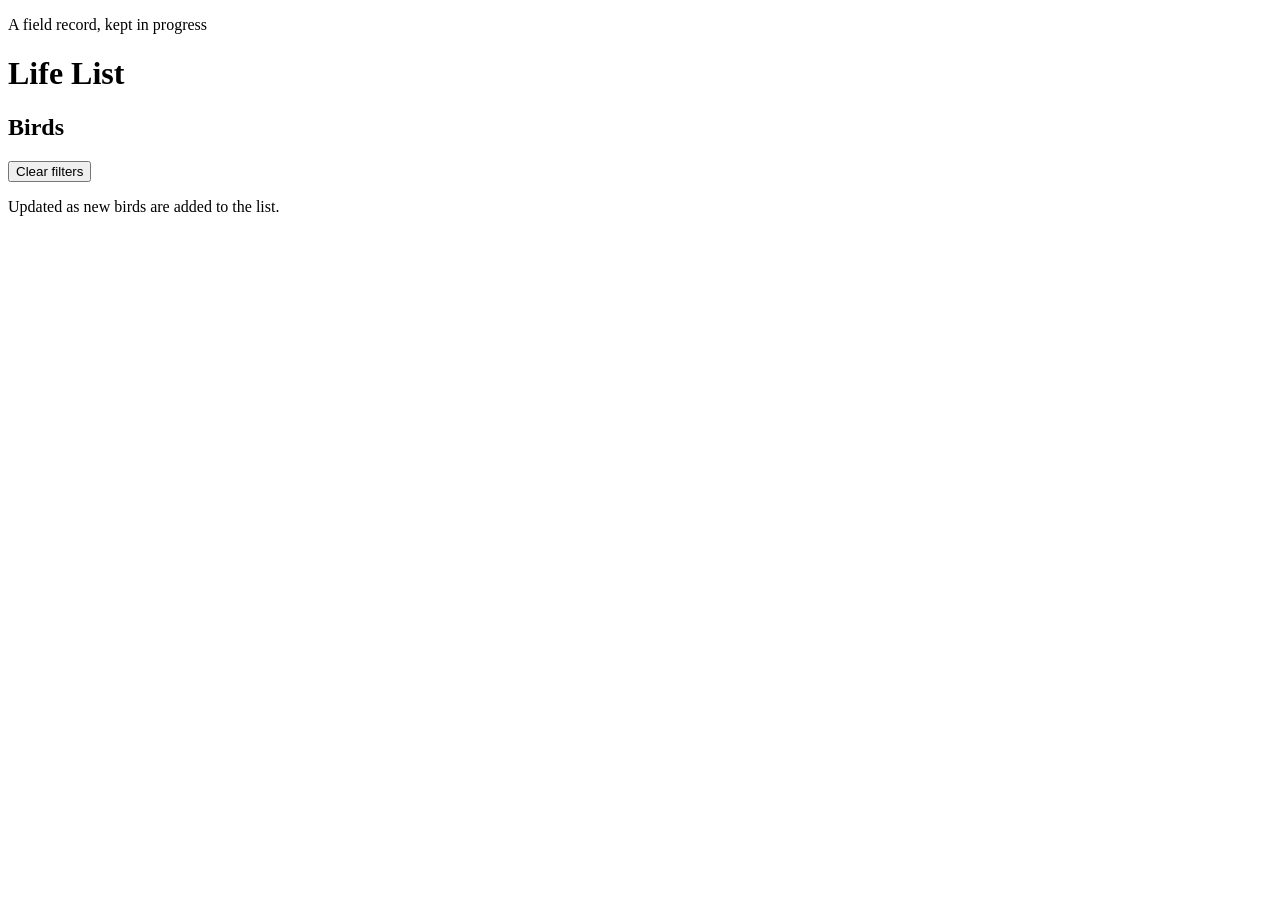
==== index.html @ 5a87ba63 "Add files via upload" ====
<!DOCTYPE html>
<html lang="en">
<head>
  <meta charset="UTF-8" />
  <meta name="viewport" content="width=device-width, initial-scale=1.0" />
  <title>Life List — Birds</title>
  <meta name="description" content="A field record of birds photographed around the world." />
  <link rel="preconnect" href="https://fonts.googleapis.com" />
  <link rel="preconnect" href="https://fonts.gstatic.com" crossorigin />
  <link
    href="https://fonts.googleapis.com/css2?family=Fraunces:ital,opsz,wght@0,9..144,300;0,9..144,500;0,9..144,600;1,9..144,500&family=Inter:wght@400;500;600&family=JetBrains+Mono:wght@400;500&display=swap"
    rel="stylesheet"
  />
  <link rel="stylesheet" href="css/style.css" />
</head>
<body>
  <div class="page">

    <header class="masthead">
      <p class="masthead__eyebrow">A field record, kept in progress</p>
      <h1 class="masthead__title">Life List</h1>
      <p class="masthead__rule" aria-hidden="true"></p>
    </header>

    <main>
      <section class="section" aria-labelledby="birds-heading">
        <div class="section__head">
          <h2 id="birds-heading" class="section__title">Birds</h2>
          <span class="section__count" id="result-count"></span>
        </div>

        <div class="filter-bar" id="filter-bar" role="group" aria-label="Filter photographs">
          <!-- filter stamps are generated by js/app.js from js/photos-data.js -->
        </div>
        <button type="button" class="clear-link" id="clear-filters">Clear filters</button>

        <p class="empty-state" id="empty-state" hidden>
          No entries match that combination yet — try clearing a filter.
        </p>

        <div class="photo-grid" id="photo-grid">
          <!-- photo cards are generated by js/app.js -->
        </div>
      </section>
    </main>

    <footer class="site-footer">
      <p>Updated as new birds are added to the list.</p>
    </footer>
  </div>

  <script src="js/photos-data.js"></script>
  <script src="js/app.js"></script>
</body>
</html>
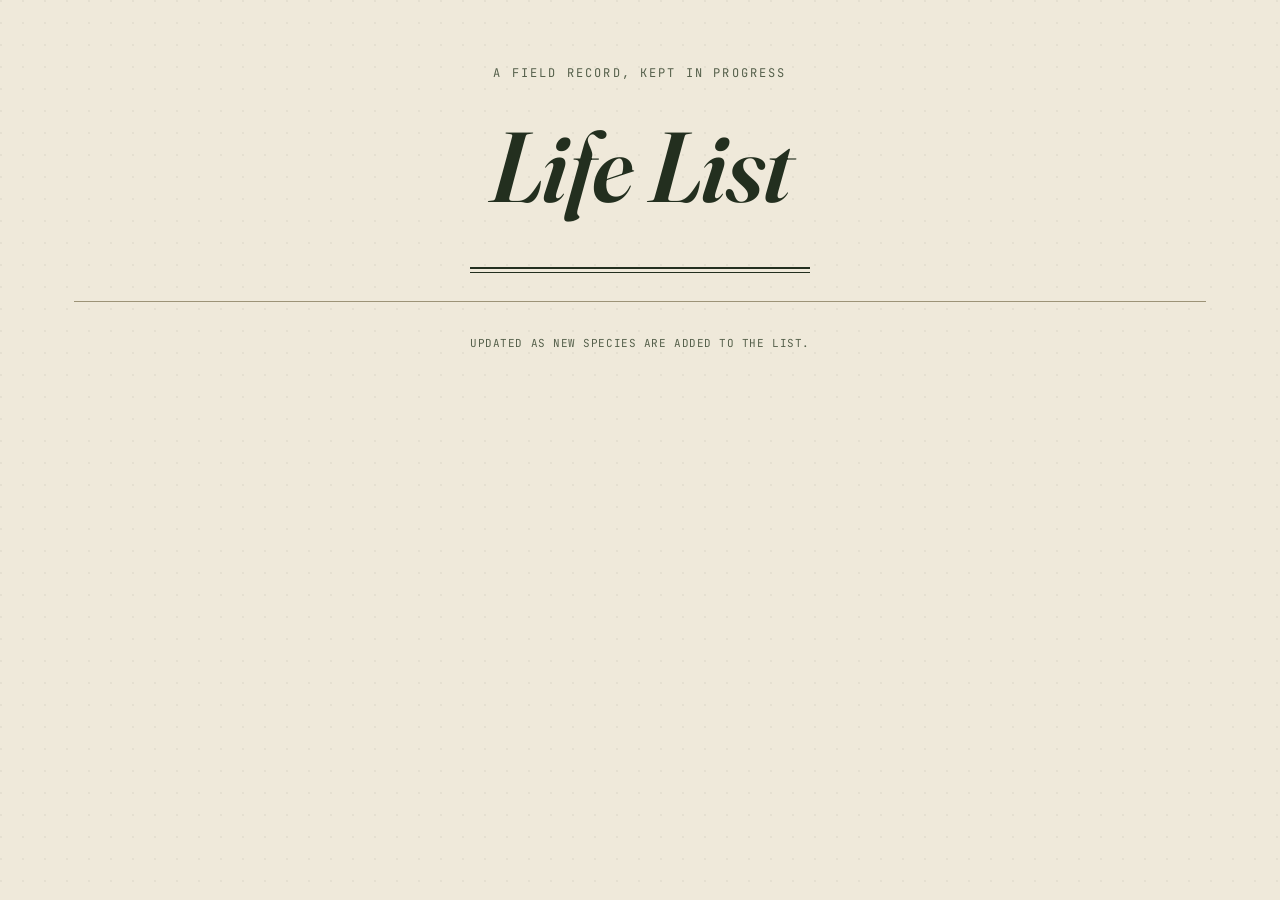
==== commit 8fce2c2e: "Change title and description for broader species scope Updated the title and description to reflect " ====
--- a/index.html
+++ b/index.html
@@ -3,8 +3,8 @@
 <head>
   <meta charset="UTF-8" />
   <meta name="viewport" content="width=device-width, initial-scale=1.0" />
-  <title>Life List — Birds</title>
-  <meta name="description" content="A field record of birds photographed around the world." />
+  <title>Life List</title>
+  <meta name="description" content="A field record of animals photographed around the world." />
   <link rel="preconnect" href="https://fonts.googleapis.com" />
   <link rel="preconnect" href="https://fonts.gstatic.com" crossorigin />
   <link
@@ -22,34 +22,17 @@
       <p class="masthead__rule" aria-hidden="true"></p>
     </header>
 
-    <main>
-      <section class="section" aria-labelledby="birds-heading">
-        <div class="section__head">
-          <h2 id="birds-heading" class="section__title">Birds</h2>
-          <span class="section__count" id="result-count"></span>
-        </div>
-
-        <div class="filter-bar" id="filter-bar" role="group" aria-label="Filter photographs">
-          <!-- filter stamps are generated by js/app.js from js/photos-data.js -->
-        </div>
-        <button type="button" class="clear-link" id="clear-filters">Clear filters</button>
-
-        <p class="empty-state" id="empty-state" hidden>
-          No entries match that combination yet — try clearing a filter.
-        </p>
-
-        <div class="photo-grid" id="photo-grid">
-          <!-- photo cards are generated by js/app.js -->
-        </div>
-      </section>
+    <main id="kind-sections">
+      <!-- one <section> per entry in KINDS is generated here by js/home.js -->
     </main>
 
     <footer class="site-footer">
-      <p>Updated as new birds are added to the list.</p>
+      <p>Updated as new species are added to the list.</p>
     </footer>
   </div>
 
-  <script src="js/photos-data.js"></script>
-  <script src="js/app.js"></script>
+  <script src="js/data.js"></script>
+  <script src="js/shared.js"></script>
+  <script src="js/home.js"></script>
 </body>
 </html>
--- a/css/style.css
+++ b/css/style.css
@@ -0,0 +1,355 @@
+/* ==========================================================================
+   TOKENS
+   ========================================================================== */
+:root {
+  --paper: #efe9da;        /* page background — aged parchment */
+  --paper-deep: #e3dac0;   /* stamp bar / recessed panel */
+  --card: #f8f5eb;         /* mounted photo card */
+  --ink: #232f1f;          /* near-black forest ink, primary text */
+  --ink-soft: #55604b;     /* secondary text */
+  --accent: #a8752b;       /* stamp / ochre ink accent */
+  --accent-deep: #7c561f;
+  --rule: #c7bda0;         /* hairline rule */
+  --rule-strong: #9c9377;
+
+  --font-display: "Fraunces", serif;
+  --font-body: "Inter", system-ui, sans-serif;
+  --font-mono: "JetBrains Mono", "SFMono-Regular", Menlo, monospace;
+
+  --max-width: 1180px;
+}
+
+@media (prefers-color-scheme: dark) {
+  /* Intentionally not switching to a dark theme — a field guide is read on paper. */
+}
+
+* {
+  box-sizing: border-box;
+}
+
+html {
+  scroll-behavior: smooth;
+}
+
+@media (prefers-reduced-motion: reduce) {
+  html {
+    scroll-behavior: auto;
+  }
+  * {
+    animation-duration: 0.01ms !important;
+    transition-duration: 0.01ms !important;
+  }
+}
+
+body {
+  margin: 0;
+  background: var(--paper);
+  background-image: radial-gradient(
+      circle at 1px 1px,
+      rgba(35, 47, 31, 0.05) 1px,
+      transparent 0
+    );
+  background-size: 22px 22px;
+  color: var(--ink);
+  font-family: var(--font-body);
+  line-height: 1.5;
+  -webkit-font-smoothing: antialiased;
+}
+
+.page {
+  max-width: var(--max-width);
+  margin: 0 auto;
+  padding: 0 24px;
+}
+
+/* ==========================================================================
+   MASTHEAD
+   ========================================================================== */
+.masthead {
+  padding: 64px 0 28px;
+  text-align: center;
+}
+
+.masthead__eyebrow {
+  font-family: var(--font-mono);
+  font-size: 12px;
+  letter-spacing: 0.18em;
+  text-transform: uppercase;
+  color: var(--ink-soft);
+  margin: 0 0 10px;
+}
+
+.masthead__title {
+  font-family: var(--font-display);
+  font-optical-sizing: auto;
+  font-weight: 600;
+  font-style: italic;
+  font-size: clamp(3rem, 9vw, 6.2rem);
+  letter-spacing: -0.01em;
+  margin: 0;
+  color: var(--ink);
+}
+
+.masthead__rule {
+  margin: 26px auto 0;
+  max-width: 340px;
+  height: 6px;
+  border-top: 2px solid var(--ink);
+  border-bottom: 1px solid var(--ink);
+}
+
+/* ==========================================================================
+   SECTION HEAD
+   ========================================================================== */
+.section {
+  padding: 40px 0 80px;
+}
+
+.section__head {
+  display: flex;
+  align-items: baseline;
+  justify-content: space-between;
+  flex-wrap: wrap;
+  gap: 8px;
+  border-bottom: 1px solid var(--rule-strong);
+  padding-bottom: 10px;
+  margin-bottom: 22px;
+}
+
+.section__title {
+  font-family: var(--font-display);
+  font-style: italic;
+  font-weight: 500;
+  font-size: clamp(1.6rem, 3vw, 2.1rem);
+  margin: 0;
+}
+
+.section__count {
+  font-family: var(--font-mono);
+  font-size: 12px;
+  letter-spacing: 0.06em;
+  color: var(--ink-soft);
+  text-transform: uppercase;
+}
+
+/* ==========================================================================
+   FILTER BAR — "ink stamps"
+   ========================================================================== */
+.filter-bar {
+  display: flex;
+  flex-wrap: wrap;
+  gap: 22px 40px;
+  background: var(--paper-deep);
+  border: 1px solid var(--rule-strong);
+  border-radius: 2px;
+  padding: 18px 22px;
+  margin-bottom: 10px;
+}
+
+.filter-group {
+  display: flex;
+  flex-direction: column;
+  gap: 10px;
+}
+
+.filter-group__label {
+  font-family: var(--font-mono);
+  font-size: 11px;
+  letter-spacing: 0.14em;
+  text-transform: uppercase;
+  color: var(--ink-soft);
+}
+
+.filter-group__row {
+  display: flex;
+  flex-wrap: wrap;
+  gap: 10px;
+}
+
+.stamp {
+  font-family: var(--font-mono);
+  font-size: 12px;
+  letter-spacing: 0.05em;
+  text-transform: uppercase;
+  background: transparent;
+  color: var(--ink);
+  border: 1.5px solid var(--ink);
+  border-radius: 3px;
+  padding: 7px 14px;
+  cursor: pointer;
+  transition: transform 0.12s ease, background 0.12s ease, color 0.12s ease;
+}
+
+.stamp:hover {
+  transform: rotate(-1deg);
+}
+
+.stamp:focus-visible {
+  outline: 2px solid var(--accent);
+  outline-offset: 2px;
+}
+
+.stamp--active {
+  background: var(--accent);
+  border-color: var(--accent-deep);
+  color: var(--card);
+  transform: rotate(-1.5deg);
+  box-shadow: 0 1px 0 var(--accent-deep);
+}
+
+.clear-link {
+  display: inline-block;
+  background: none;
+  border: none;
+  font-family: var(--font-mono);
+  font-size: 12px;
+  letter-spacing: 0.04em;
+  text-decoration: underline;
+  text-underline-offset: 3px;
+  color: var(--ink-soft);
+  cursor: pointer;
+  padding: 12px 2px 26px;
+}
+
+.clear-link:hover {
+  color: var(--accent-deep);
+}
+
+.empty-state {
+  font-family: var(--font-body);
+  font-style: italic;
+  color: var(--ink-soft);
+  padding: 30px 4px 10px;
+}
+
+/* ==========================================================================
+   PHOTO GRID — "specimen cards"
+   ========================================================================== */
+.photo-grid {
+  display: grid;
+  grid-template-columns: repeat(4, 1fr);
+  gap: 28px 22px;
+  margin: 0;
+  padding: 0;
+}
+
+@media (max-width: 900px) {
+  .photo-grid {
+    grid-template-columns: repeat(2, 1fr);
+  }
+}
+
+@media (max-width: 520px) {
+  .photo-grid {
+    grid-template-columns: 1fr;
+  }
+}
+
+.specimen {
+  margin: 0;
+  background: var(--card);
+  border: 1px solid var(--rule-strong);
+  padding: 10px 10px 14px;
+  position: relative;
+}
+
+/* corner mounts, like a photograph tucked into paper corners in a field journal */
+.specimen::before,
+.specimen::after {
+  content: "";
+  position: absolute;
+  width: 16px;
+  height: 16px;
+  border: 1.5px solid var(--ink);
+  opacity: 0.55;
+  pointer-events: none;
+}
+
+.specimen::before {
+  top: 6px;
+  left: 6px;
+  border-right: none;
+  border-bottom: none;
+}
+
+.specimen::after {
+  bottom: 20px;
+  right: 6px;
+  border-left: none;
+  border-top: none;
+}
+
+.specimen img {
+  display: block;
+  width: 100%;
+  aspect-ratio: 5 / 4;
+  object-fit: cover;
+  filter: sepia(8%) saturate(92%);
+}
+
+.specimen figcaption {
+  padding-top: 12px;
+}
+
+.specimen__name {
+  display: flex;
+  align-items: baseline;
+  gap: 8px;
+  flex-wrap: wrap;
+}
+
+.specimen__number {
+  font-family: var(--font-mono);
+  font-size: 11px;
+  color: var(--accent-deep);
+}
+
+.specimen__species {
+  font-family: var(--font-display);
+  font-weight: 500;
+  font-size: 1.05rem;
+}
+
+.specimen__scientific {
+  display: block;
+  font-family: var(--font-display);
+  font-style: italic;
+  font-size: 0.85rem;
+  color: var(--ink-soft);
+  margin-top: 2px;
+}
+
+.specimen__tags {
+  display: flex;
+  flex-wrap: wrap;
+  gap: 6px;
+  margin-top: 10px;
+}
+
+.tag-pill {
+  font-family: var(--font-mono);
+  font-size: 10px;
+  letter-spacing: 0.05em;
+  text-transform: uppercase;
+  border: 1px solid var(--rule-strong);
+  border-radius: 999px;
+  padding: 3px 9px;
+  color: var(--ink-soft);
+}
+
+/* ==========================================================================
+   FOOTER
+   ========================================================================== */
+.site-footer {
+  border-top: 1px solid var(--rule-strong);
+  padding: 22px 0 60px;
+  text-align: center;
+}
+
+.site-footer p {
+  font-family: var(--font-mono);
+  font-size: 11px;
+  letter-spacing: 0.05em;
+  color: var(--ink-soft);
+  text-transform: uppercase;
+}
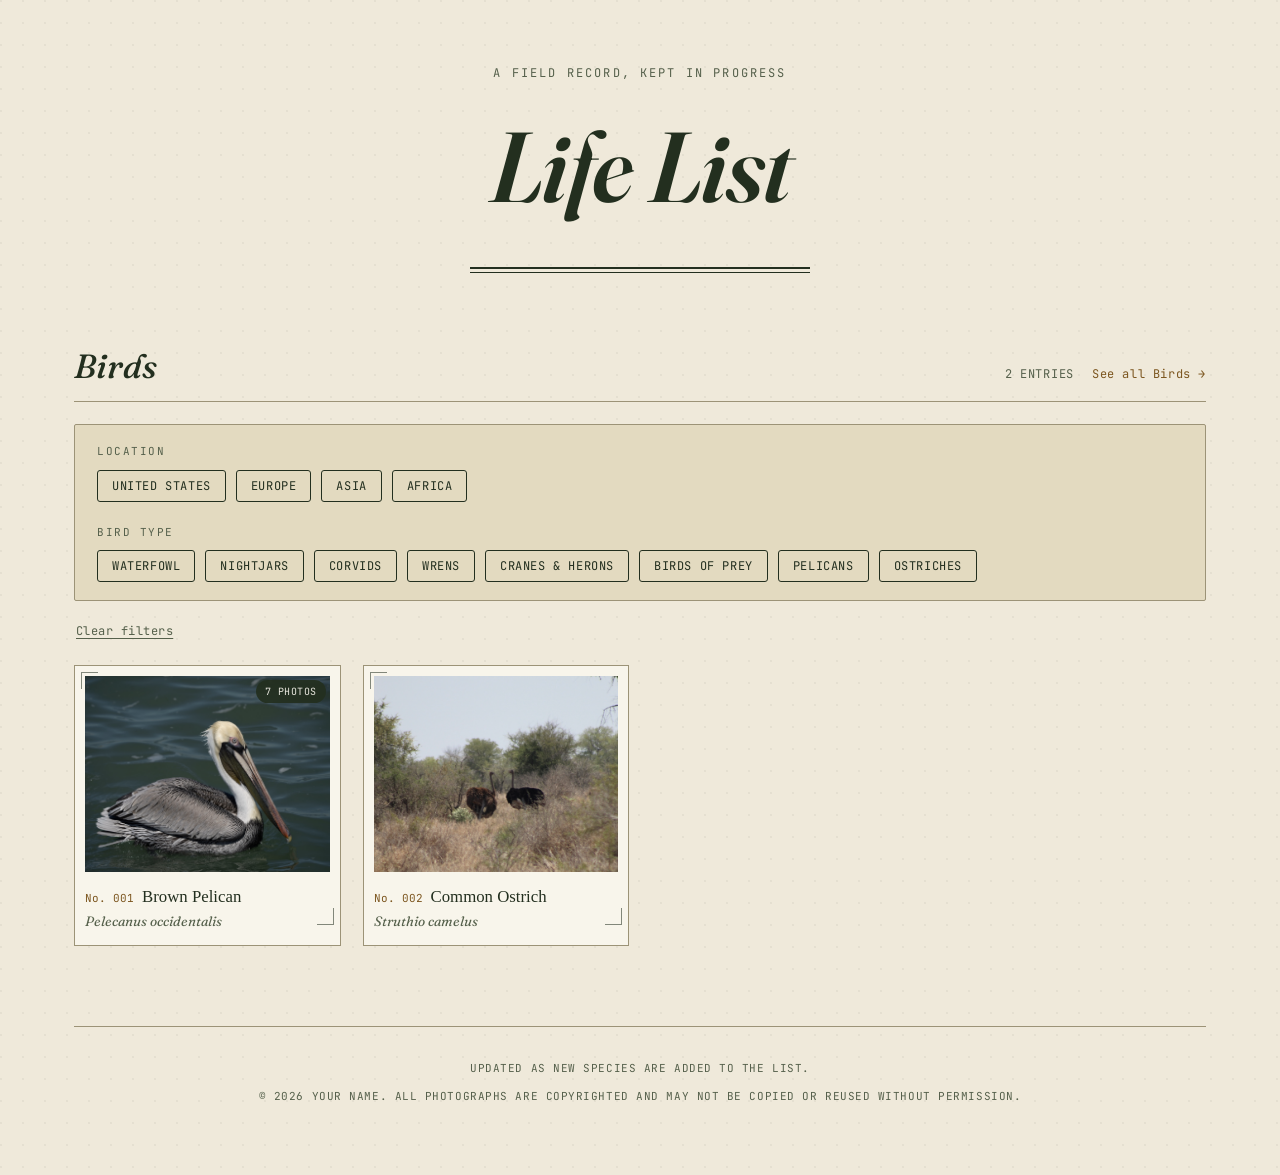
==== commit c15de827: "Add copyright notice and protect.js script" ====
--- a/index.html
+++ b/index.html
@@ -28,11 +28,13 @@
 
     <footer class="site-footer">
       <p>Updated as new species are added to the list.</p>
+      <p class="site-footer__copyright" data-copyright>&copy; All photographs are copyrighted and may not be copied or reused without permission.</p>
     </footer>
   </div>
 
   <script src="js/data.js"></script>
   <script src="js/shared.js"></script>
   <script src="js/home.js"></script>
+  <script src="js/protect.js"></script>
 </body>
 </html>
--- a/css/style.css
+++ b/css/style.css
@@ -132,6 +132,27 @@
   text-transform: uppercase;
 }
 
+.section__head-right {
+  display: flex;
+  align-items: baseline;
+  gap: 18px;
+  flex-wrap: wrap;
+}
+
+.see-all-link {
+  font-family: var(--font-mono);
+  font-size: 12px;
+  letter-spacing: 0.05em;
+  text-decoration: none;
+  color: var(--accent-deep);
+  border-bottom: 1px solid transparent;
+  white-space: nowrap;
+}
+
+.see-all-link:hover {
+  border-bottom-color: var(--accent-deep);
+}
+
 /* ==========================================================================
    FILTER BAR — "ink stamps"
    ========================================================================== */
@@ -338,6 +359,298 @@
 }
 
 /* ==========================================================================
+   COVER CARDS (homepage — link to species page)
+   ========================================================================== */
+.cover-card {
+  display: block;
+  text-decoration: none;
+  color: inherit;
+  cursor: pointer;
+  transition: transform 0.15s ease, box-shadow 0.15s ease;
+}
+
+.cover-card:hover {
+  transform: translateY(-3px);
+  box-shadow: 0 6px 0 -2px var(--rule-strong);
+}
+
+.cover-card:focus-visible {
+  outline: 2px solid var(--accent);
+  outline-offset: 3px;
+}
+
+.cover-card__badge {
+  position: absolute;
+  top: 14px;
+  right: 14px;
+  background: var(--ink);
+  color: var(--card);
+  font-family: var(--font-mono);
+  font-size: 10px;
+  letter-spacing: 0.05em;
+  text-transform: uppercase;
+  padding: 4px 9px;
+  border-radius: 999px;
+  opacity: 0.92;
+}
+
+.specimen-caption {
+  padding-top: 12px;
+}
+
+/* ==========================================================================
+   SPECIES DETAIL PAGE
+   ========================================================================== */
+.masthead--compact {
+  padding: 40px 0 20px;
+}
+
+.masthead__title--link {
+  display: inline-block;
+  text-decoration: none;
+}
+
+.not-found {
+  padding: 60px 0;
+  text-align: center;
+  font-family: var(--font-display);
+  font-style: italic;
+  font-size: 1.1rem;
+}
+
+.back-link {
+  display: inline-block;
+  font-family: var(--font-mono);
+  font-size: 12px;
+  letter-spacing: 0.04em;
+  text-decoration: none;
+  color: var(--ink-soft);
+  border-bottom: 1px solid var(--rule-strong);
+  padding-bottom: 2px;
+  margin-bottom: 28px;
+}
+
+.back-link:hover {
+  color: var(--accent-deep);
+  border-color: var(--accent-deep);
+}
+
+.species-header {
+  padding-bottom: 26px;
+  margin-bottom: 30px;
+  border-bottom: 1px solid var(--rule-strong);
+}
+
+.species-header__name {
+  display: flex;
+  align-items: baseline;
+  gap: 12px;
+  flex-wrap: wrap;
+}
+
+.species-header__title {
+  font-family: var(--font-display);
+  font-style: italic;
+  font-weight: 600;
+  font-size: clamp(2rem, 5vw, 3rem);
+  margin: 0;
+}
+
+.species-header__scientific {
+  font-family: var(--font-display);
+  font-style: italic;
+  color: var(--ink-soft);
+  font-size: 1.1rem;
+  margin: 6px 0 0;
+}
+
+.species-header__tags {
+  margin-top: 16px;
+}
+
+.species-grid .photo-card__button {
+  display: block;
+  width: 100%;
+  padding: 0;
+  border: none;
+  background: none;
+  cursor: zoom-in;
+}
+
+.species-grid .photo-card__button img {
+  display: block;
+  width: 100%;
+  aspect-ratio: 5 / 4;
+  object-fit: cover;
+  filter: sepia(8%) saturate(92%);
+  transition: filter 0.15s ease;
+}
+
+.species-grid .photo-card__button:hover img,
+.species-grid .photo-card__button:focus-visible img {
+  filter: sepia(0%) saturate(100%);
+}
+
+.species-grid .photo-card__button:focus-visible {
+  outline: 2px solid var(--accent);
+  outline-offset: 2px;
+}
+
+.photo-card figcaption {
+  padding-top: 10px;
+  display: flex;
+  flex-direction: column;
+  gap: 2px;
+}
+
+.photo-card__location {
+  font-family: var(--font-body);
+  font-size: 0.85rem;
+  color: var(--ink);
+}
+
+.photo-card__date {
+  font-family: var(--font-mono);
+  font-size: 11px;
+  color: var(--ink-soft);
+}
+
+/* ==========================================================================
+   LIGHTBOX
+   ========================================================================== */
+body.lightbox-open {
+  overflow: hidden;
+}
+
+.lightbox {
+  position: fixed;
+  inset: 0;
+  background: rgba(20, 26, 16, 0.88);
+  display: flex;
+  align-items: center;
+  justify-content: center;
+  padding: 30px;
+  z-index: 100;
+}
+
+.lightbox[hidden] {
+  display: none;
+}
+
+.lightbox__frame {
+  position: relative;
+  max-width: 900px;
+  width: 100%;
+  background: var(--card);
+  border: 1px solid var(--rule-strong);
+  padding: 14px 14px 0;
+}
+
+.lightbox__img {
+  display: block;
+  width: 100%;
+  max-height: 66vh;
+  object-fit: contain;
+  background: var(--paper-deep);
+}
+
+.lightbox__caption {
+  padding: 14px 4px 20px;
+  border-top: 1px solid var(--rule);
+  margin-top: 14px;
+  display: flex;
+  flex-wrap: wrap;
+  gap: 4px 14px;
+}
+
+.lightbox__location {
+  font-family: var(--font-body);
+  font-weight: 500;
+  font-size: 0.95rem;
+}
+
+.lightbox__date {
+  font-family: var(--font-mono);
+  font-size: 12px;
+  color: var(--ink-soft);
+  align-self: center;
+}
+
+.lightbox__notes {
+  flex-basis: 100%;
+  margin: 6px 0 0;
+  font-family: var(--font-display);
+  font-style: italic;
+  color: var(--ink-soft);
+  font-size: 0.95rem;
+}
+
+.lightbox__notes[hidden] {
+  display: none;
+}
+
+.lightbox__close {
+  position: absolute;
+  top: -14px;
+  right: -14px;
+  width: 32px;
+  height: 32px;
+  border-radius: 50%;
+  border: 1px solid var(--rule-strong);
+  background: var(--ink);
+  color: var(--card);
+  font-size: 14px;
+  cursor: pointer;
+  display: flex;
+  align-items: center;
+  justify-content: center;
+}
+
+.lightbox__close:hover {
+  background: var(--accent-deep);
+}
+
+.lightbox__nav {
+  position: absolute;
+  top: 50%;
+  transform: translateY(-50%);
+  width: 40px;
+  height: 40px;
+  border-radius: 50%;
+  border: 1px solid var(--rule-strong);
+  background: var(--card);
+  color: var(--ink);
+  font-size: 22px;
+  line-height: 1;
+  cursor: pointer;
+}
+
+.lightbox__nav:hover {
+  background: var(--accent);
+  color: var(--card);
+}
+
+.lightbox__nav--prev {
+  left: -20px;
+}
+
+.lightbox__nav--next {
+  right: -20px;
+}
+
+@media (max-width: 640px) {
+  .lightbox__nav--prev {
+    left: 6px;
+  }
+  .lightbox__nav--next {
+    right: 6px;
+  }
+  .lightbox__frame {
+    padding: 10px 10px 0;
+  }
+}
+
+/* ==========================================================================
    FOOTER
    ========================================================================== */
 .site-footer {
